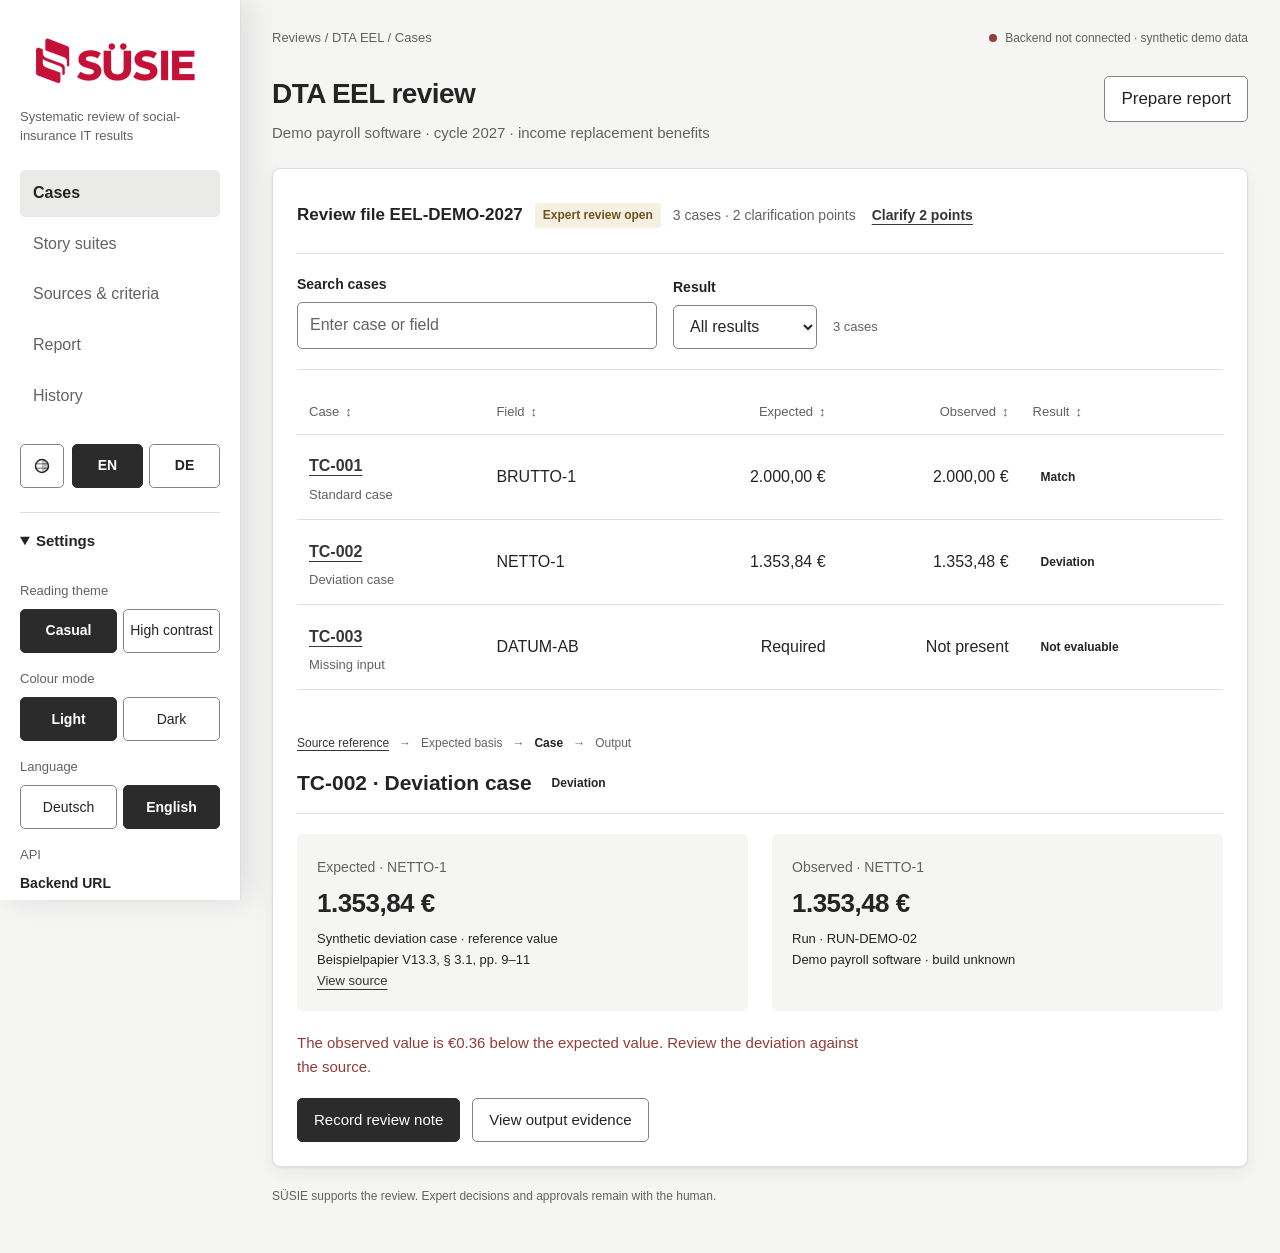
==== frontend/index.html @ 6591d8e1 "T10 wave: SÜSIE stack snapshot + security remediation - Full local snapshot: itsg modules, pipeline," ====
<!doctype html><html lang="de"><meta charset="utf-8"><meta name="viewport" content="width=device-width,initial-scale=1"><meta http-equiv="refresh" content="0;url=pruefakte.html"><title>SÜSIE</title><p><a href="pruefakte.html">SÜSIE öffnen</a></p></html>
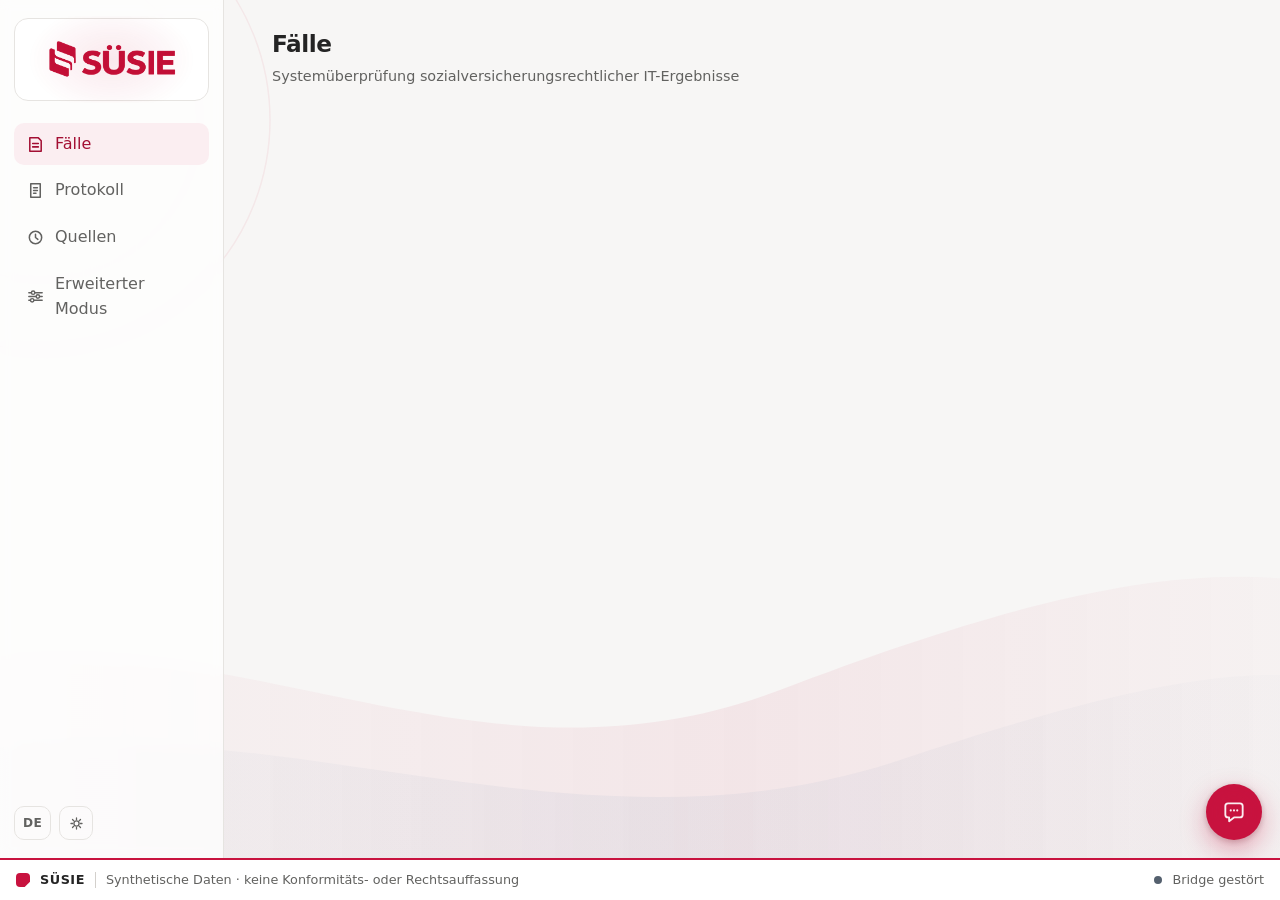
==== commit 4b94808c: "T10-041: entry unified on SÜSIE app; Prüfakte restyled as advanced mode - index.html redirects to su" ====
--- a/frontend/index.html
+++ b/frontend/index.html
@@ -1 +1 @@
-<!doctype html><html lang="de"><meta charset="utf-8"><meta name="viewport" content="width=device-width,initial-scale=1"><meta http-equiv="refresh" content="0;url=pruefakte.html"><title>SÜSIE</title><p><a href="pruefakte.html">SÜSIE öffnen</a></p></html>
+<!doctype html><html lang="de"><meta charset="utf-8"><meta name="viewport" content="width=device-width,initial-scale=1"><meta http-equiv="refresh" content="0;url=susie.html"><title>SÜSIE</title><p><a href="susie.html">SÜSIE öffnen</a></p></html>
